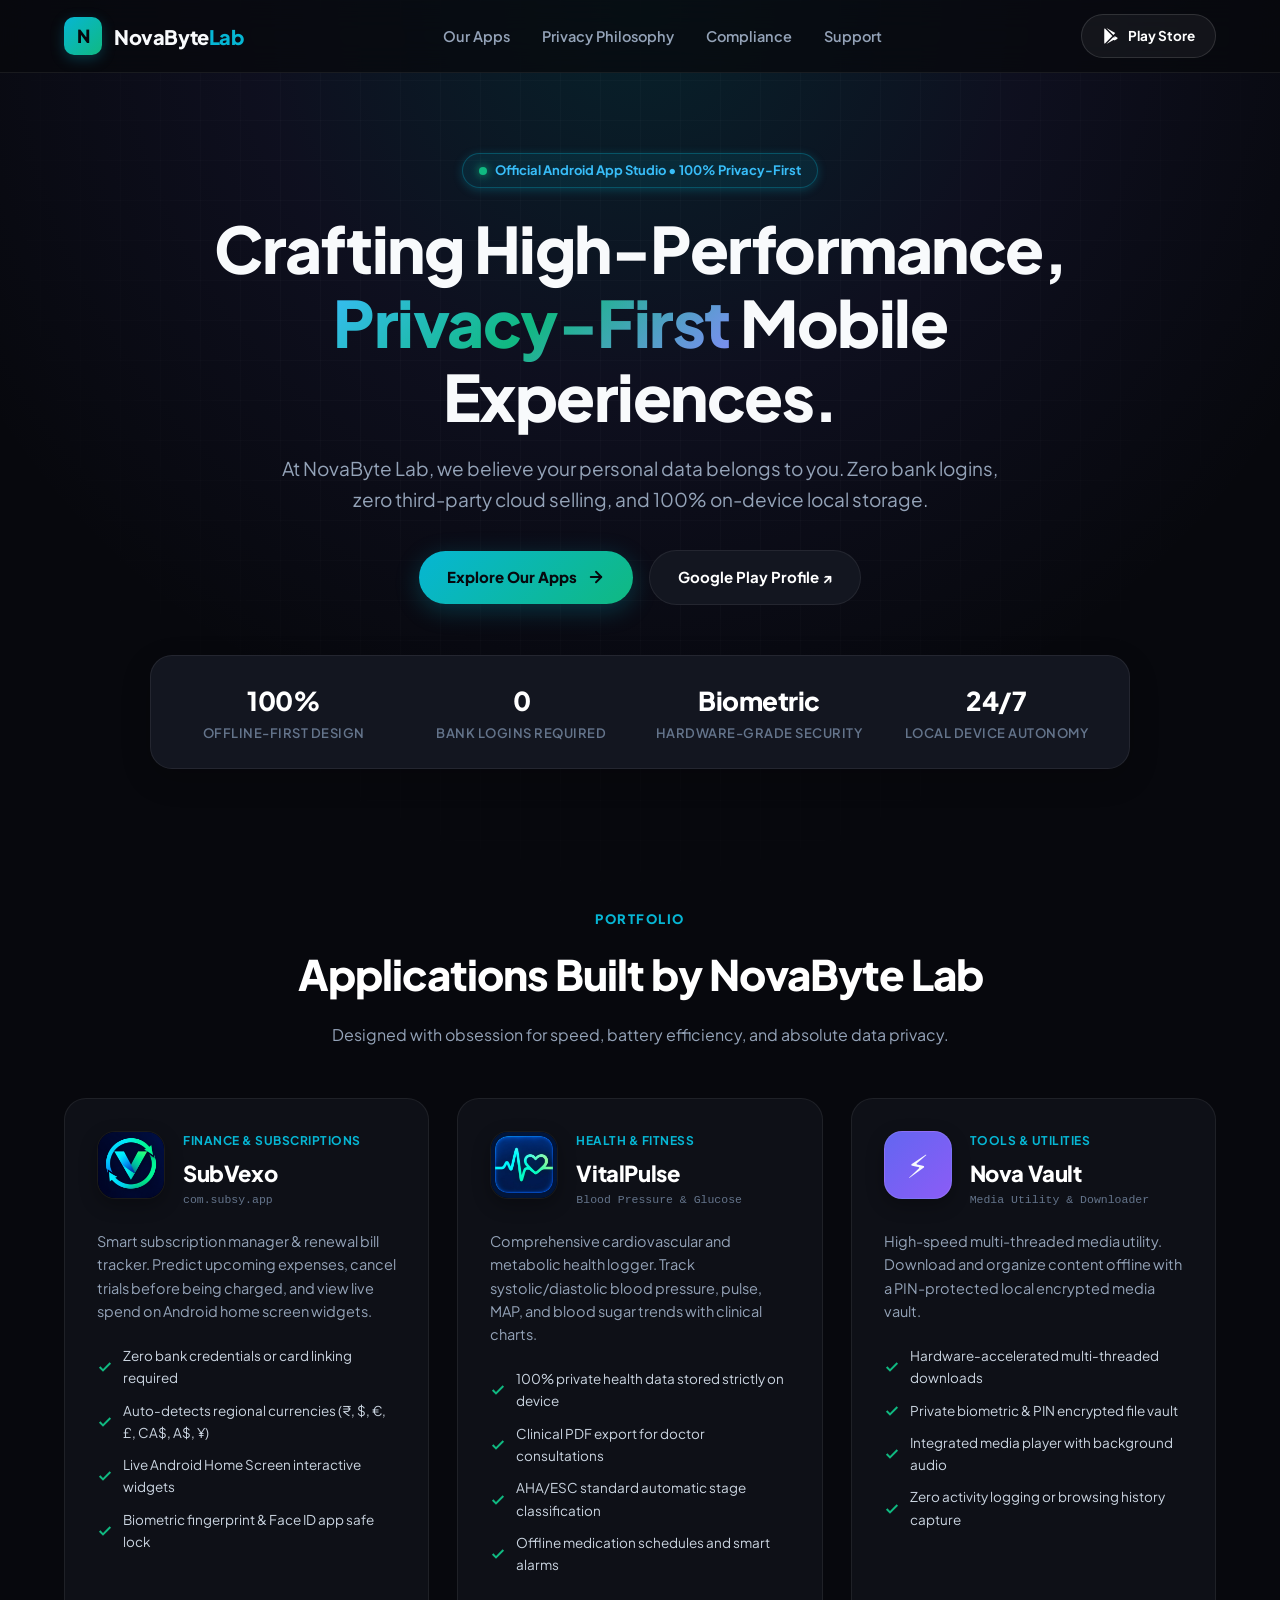
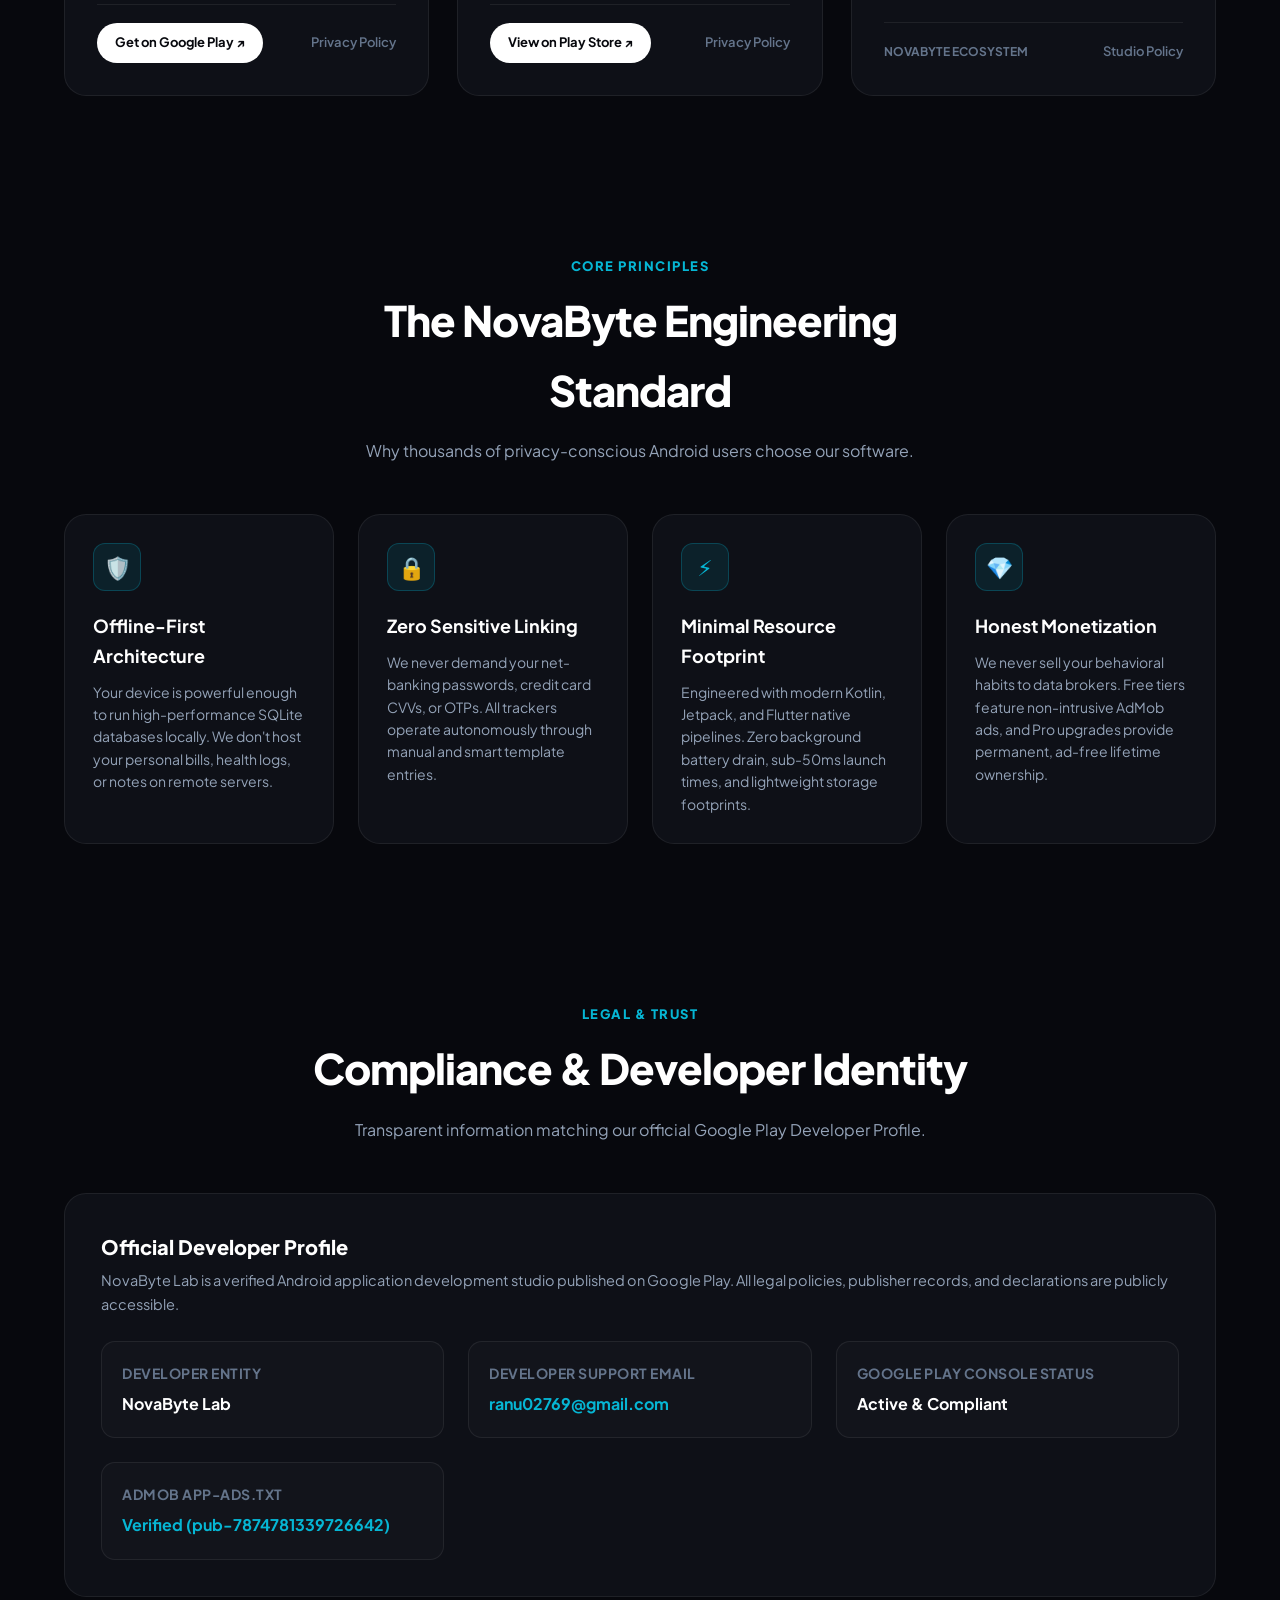
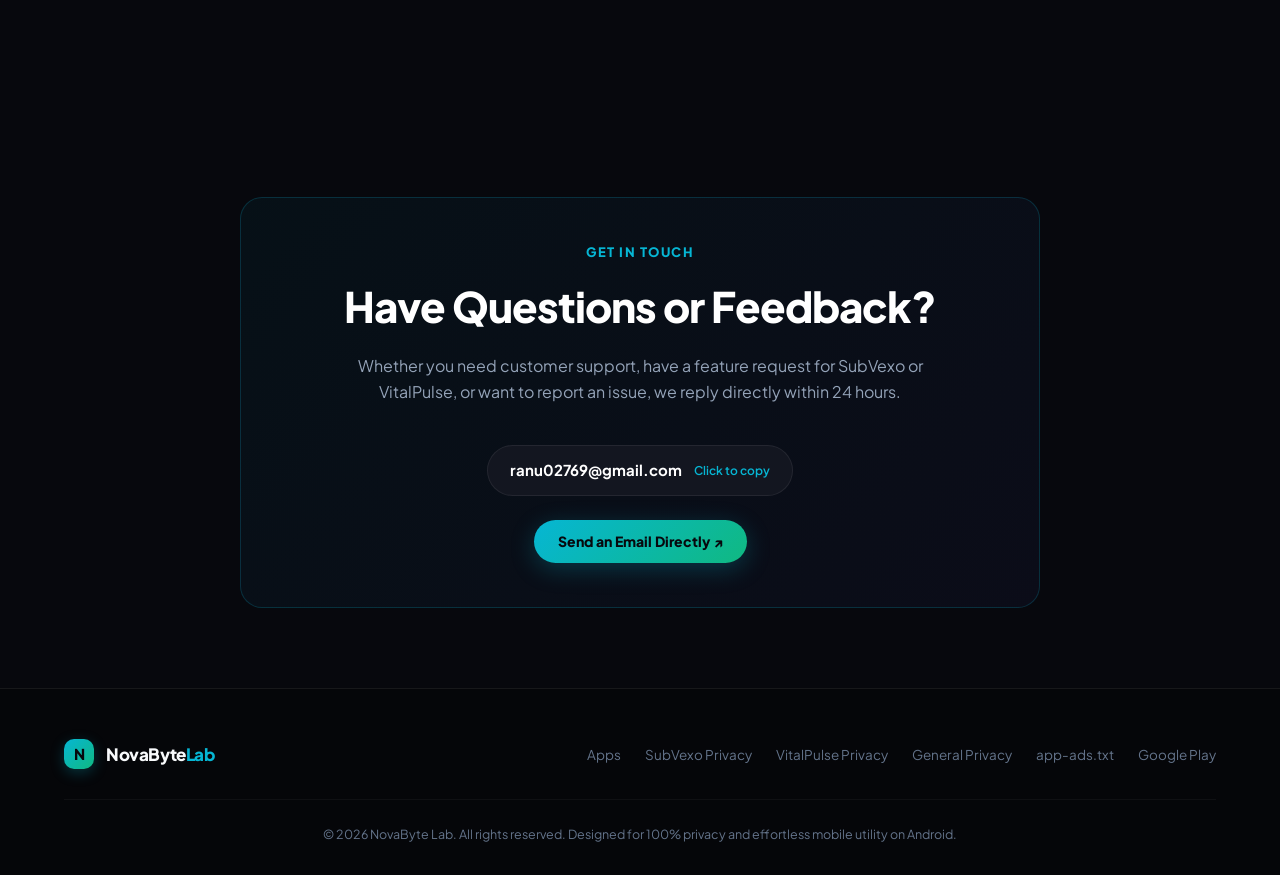
==== index.html @ 8d41100a "Initial launch: NovaByte Lab Studio & Portfolio Website" ====
<!DOCTYPE html>
<html lang="en">
<head>
  <meta charset="UTF-8"/>
  <meta name="viewport" content="width=device-width, initial-scale=1.0"/>
  <title>NovaByte Lab – Privacy-First, High-Performance Android Apps</title>
  <meta name="description" content="Official home of NovaByte Lab. We craft privacy-first, offline-first mobile applications for Android, including SubVexo and VitalPulse."/>
  <meta name="keywords" content="NovaByte Lab, SubVexo, VitalPulse, Android apps, subscription tracker, offline health tracker, privacy first apps"/>
  <meta name="author" content="NovaByte Lab"/>
  <meta name="theme-color" content="#07080d"/>

  <!-- Open Graph / Meta -->
  <meta property="og:type" content="website"/>
  <meta property="og:title" content="NovaByte Lab – Android App Studio"/>
  <meta property="og:description" content="Crafting high-performance, privacy-first mobile apps for Android with zero bank linking and 100% offline data integrity."/>
  
  <!-- Fonts -->
  <link rel="preconnect" href="https://fonts.googleapis.com"/>
  <link rel="preconnect" href="https://fonts.gstatic.com" crossorigin/>
  <link href="https://fonts.googleapis.com/css2?family=Plus+Jakarta+Sans:wght@400;500;600;700;800&display=swap" rel="stylesheet"/>

  <link rel="stylesheet" href="style.css"/>
</head>
<body>
  <div class="bg-grid"></div>

  <!-- ================= Header ================= -->
  <header class="site-header">
    <div class="container">
      <div class="nav-wrapper">
        <a href="index.html" class="brand-logo">
          <div class="brand-icon-box">N</div>
          <div class="brand-text">NovaByte<span>Lab</span></div>
        </a>

        <ul class="nav-links">
          <li><a href="#apps">Our Apps</a></li>
          <li><a href="#philosophy">Privacy Philosophy</a></li>
          <li><a href="#compliance">Compliance</a></li>
          <li><a href="#contact">Support</a></li>
        </ul>

        <div class="nav-actions">
          <a href="https://play.google.com/store/apps/developer?id=NovaByte+Lab" target="_blank" rel="noopener" class="nav-cta-btn">
            <svg width="18" height="18" viewBox="0 0 24 24" fill="currentColor">
              <path d="M3.609 1.814L13.793 12 3.61 22.186c-.37-.323-.61-.798-.61-1.336V3.15c0-.538.24-1.013.61-1.336zM15.207 13.414l2.457 2.457-11.758 6.72 9.301-9.177zm0-2.828L5.906 1.409l11.758 6.72-2.457 2.457zm1.414 1.414l3.536 2.02c.883.505.883 1.331 0 1.836l-3.536 2.02-2.121-2.121 2.121-2.121z"/>
            </svg>
            Play Store
          </a>
          <button class="mobile-toggle" aria-label="Toggle navigation">☰</button>
        </div>
      </div>
    </div>
  </header>

  <main>
    <!-- ================= Hero Section ================= -->
    <section class="hero">
      <div class="container">
        <div class="hero-pill">
          <span class="pulse-dot"></span>
          Official Android App Studio • 100% Privacy-First
        </div>

        <h1 class="hero-title">
          Crafting High-Performance, <span class="gradient-text">Privacy-First</span> Mobile Experiences.
        </h1>

        <p class="hero-subtitle">
          At NovaByte Lab, we believe your personal data belongs to you. Zero bank logins, zero third-party cloud selling, and 100% on-device local storage.
        </p>

        <div class="hero-buttons">
          <a href="#apps" class="btn-primary">
            Explore Our Apps
            <svg width="18" height="18" viewBox="0 0 24 24" fill="none" stroke="currentColor" stroke-width="2.5" stroke-linecap="round" stroke-linejoin="round">
              <line x1="5" y1="12" x2="19" y2="12"></line>
              <polyline points="12 5 19 12 12 19"></polyline>
            </svg>
          </a>
          <a href="https://play.google.com/store/apps/developer?id=NovaByte+Lab" target="_blank" rel="noopener" class="btn-secondary">
            Google Play Profile ↗
          </a>
        </div>

        <div class="trust-bar">
          <div class="stat-item">
            <div class="stat-number">100%</div>
            <div class="stat-label">Offline-First Design</div>
          </div>
          <div class="stat-item">
            <div class="stat-number">0</div>
            <div class="stat-label">Bank Logins Required</div>
          </div>
          <div class="stat-item">
            <div class="stat-number">Biometric</div>
            <div class="stat-label">Hardware-Grade Security</div>
          </div>
          <div class="stat-item">
            <div class="stat-number">24/7</div>
            <div class="stat-label">Local Device Autonomy</div>
          </div>
        </div>
      </div>
    </section>

    <!-- ================= Apps Showcase ================= -->
    <section class="section" id="apps">
      <div class="container">
        <div class="section-head">
          <span class="section-tag">Portfolio</span>
          <h2 class="section-title">Applications Built by NovaByte Lab</h2>
          <p class="section-desc">Designed with obsession for speed, battery efficiency, and absolute data privacy.</p>
        </div>

        <div class="apps-grid">
          <!-- App 1: SubVexo -->
          <div class="app-card">
            <div class="app-header">
              <img src="assets/subvexo_icon.png" alt="SubVexo App Icon" class="app-icon"/>
              <div class="app-meta">
                <div class="app-category">Finance &amp; Subscriptions</div>
                <h3 class="app-title">SubVexo</h3>
                <div class="app-package">com.subsy.app</div>
              </div>
            </div>
            <p class="app-summary">
              Smart subscription manager &amp; renewal bill tracker. Predict upcoming expenses, cancel trials before being charged, and view live spend on Android home screen widgets.
            </p>
            <ul class="app-features">
              <li>
                <svg width="16" height="16" viewBox="0 0 24 24" fill="none" stroke="currentColor" stroke-width="3"><polyline points="20 6 9 17 4 12"/></svg>
                Zero bank credentials or card linking required
              </li>
              <li>
                <svg width="16" height="16" viewBox="0 0 24 24" fill="none" stroke="currentColor" stroke-width="3"><polyline points="20 6 9 17 4 12"/></svg>
                Auto-detects regional currencies (₹, $, €, £, CA$, A$, ¥)
              </li>
              <li>
                <svg width="16" height="16" viewBox="0 0 24 24" fill="none" stroke="currentColor" stroke-width="3"><polyline points="20 6 9 17 4 12"/></svg>
                Live Android Home Screen interactive widgets
              </li>
              <li>
                <svg width="16" height="16" viewBox="0 0 24 24" fill="none" stroke="currentColor" stroke-width="3"><polyline points="20 6 9 17 4 12"/></svg>
                Biometric fingerprint &amp; Face ID app safe lock
              </li>
            </ul>
            <div class="app-actions">
              <a href="https://play.google.com/store/apps/details?id=com.subsy.app" target="_blank" rel="noopener" class="app-play-btn">
                Get on Google Play ↗
              </a>
              <a href="privacy-subvexo.html" class="app-policy-link">Privacy Policy</a>
            </div>
          </div>

          <!-- App 2: VitalPulse -->
          <div class="app-card">
            <div class="app-header">
              <img src="assets/bp_tracker_icon.png" alt="VitalPulse Health Tracker Icon" class="app-icon"/>
              <div class="app-meta">
                <div class="app-category">Health &amp; Fitness</div>
                <h3 class="app-title">VitalPulse</h3>
                <div class="app-package">Blood Pressure &amp; Glucose</div>
              </div>
            </div>
            <p class="app-summary">
              Comprehensive cardiovascular and metabolic health logger. Track systolic/diastolic blood pressure, pulse, MAP, and blood sugar trends with clinical charts.
            </p>
            <ul class="app-features">
              <li>
                <svg width="16" height="16" viewBox="0 0 24 24" fill="none" stroke="currentColor" stroke-width="3"><polyline points="20 6 9 17 4 12"/></svg>
                100% private health data stored strictly on device
              </li>
              <li>
                <svg width="16" height="16" viewBox="0 0 24 24" fill="none" stroke="currentColor" stroke-width="3"><polyline points="20 6 9 17 4 12"/></svg>
                Clinical PDF export for doctor consultations
              </li>
              <li>
                <svg width="16" height="16" viewBox="0 0 24 24" fill="none" stroke="currentColor" stroke-width="3"><polyline points="20 6 9 17 4 12"/></svg>
                AHA/ESC standard automatic stage classification
              </li>
              <li>
                <svg width="16" height="16" viewBox="0 0 24 24" fill="none" stroke="currentColor" stroke-width="3"><polyline points="20 6 9 17 4 12"/></svg>
                Offline medication schedules and smart alarms
              </li>
            </ul>
            <div class="app-actions">
              <a href="https://play.google.com/store/apps/developer?id=NovaByte+Lab" target="_blank" rel="noopener" class="app-play-btn">
                View on Play Store ↗
              </a>
              <a href="privacy-vitalpulse.html" class="app-policy-link">Privacy Policy</a>
            </div>
          </div>

          <!-- App 3: Nova Media Vault -->
          <div class="app-card">
            <div class="app-header">
              <div class="app-icon" style="display:flex;align-items:center;justify-content:center;background:linear-gradient(135deg,#6366f1,#8b5cf6);font-size:32px;">⚡</div>
              <div class="app-meta">
                <div class="app-category">Tools &amp; Utilities</div>
                <h3 class="app-title">Nova Vault</h3>
                <div class="app-package">Media Utility &amp; Downloader</div>
              </div>
            </div>
            <p class="app-summary">
              High-speed multi-threaded media utility. Download and organize content offline with a PIN-protected local encrypted media vault.
            </p>
            <ul class="app-features">
              <li>
                <svg width="16" height="16" viewBox="0 0 24 24" fill="none" stroke="currentColor" stroke-width="3"><polyline points="20 6 9 17 4 12"/></svg>
                Hardware-accelerated multi-threaded downloads
              </li>
              <li>
                <svg width="16" height="16" viewBox="0 0 24 24" fill="none" stroke="currentColor" stroke-width="3"><polyline points="20 6 9 17 4 12"/></svg>
                Private biometric &amp; PIN encrypted file vault
              </li>
              <li>
                <svg width="16" height="16" viewBox="0 0 24 24" fill="none" stroke="currentColor" stroke-width="3"><polyline points="20 6 9 17 4 12"/></svg>
                Integrated media player with background audio
              </li>
              <li>
                <svg width="16" height="16" viewBox="0 0 24 24" fill="none" stroke="currentColor" stroke-width="3"><polyline points="20 6 9 17 4 12"/></svg>
                Zero activity logging or browsing history capture
              </li>
            </ul>
            <div class="app-actions">
              <span style="font-size:12px;font-weight:700;color:var(--text-muted);text-transform:uppercase;">NovaByte Ecosystem</span>
              <a href="privacy.html" class="app-policy-link">Studio Policy</a>
            </div>
          </div>
        </div>
      </div>
    </section>

    <!-- ================= Philosophy & Pillars ================= -->
    <section class="section" id="philosophy">
      <div class="container">
        <div class="section-head">
          <span class="section-tag">Core Principles</span>
          <h2 class="section-title">The NovaByte Engineering Standard</h2>
          <p class="section-desc">Why thousands of privacy-conscious Android users choose our software.</p>
        </div>

        <div class="pillars-grid">
          <div class="pillar-card">
            <div class="pillar-icon-box">🛡️</div>
            <h3 class="pillar-title">Offline-First Architecture</h3>
            <p class="pillar-desc">
              Your device is powerful enough to run high-performance SQLite databases locally. We don't host your personal bills, health logs, or notes on remote servers.
            </p>
          </div>

          <div class="pillar-card">
            <div class="pillar-icon-box">🔒</div>
            <h3 class="pillar-title">Zero Sensitive Linking</h3>
            <p class="pillar-desc">
              We never demand your net-banking passwords, credit card CVVs, or OTPs. All trackers operate autonomously through manual and smart template entries.
            </p>
          </div>

          <div class="pillar-card">
            <div class="pillar-icon-box">⚡</div>
            <h3 class="pillar-title">Minimal Resource Footprint</h3>
            <p class="pillar-desc">
              Engineered with modern Kotlin, Jetpack, and Flutter native pipelines. Zero background battery drain, sub-50ms launch times, and lightweight storage footprints.
            </p>
          </div>

          <div class="pillar-card">
            <div class="pillar-icon-box">💎</div>
            <h3 class="pillar-title">Honest Monetization</h3>
            <p class="pillar-desc">
              We never sell your behavioral habits to data brokers. Free tiers feature non-intrusive AdMob ads, and Pro upgrades provide permanent, ad-free lifetime ownership.
            </p>
          </div>
        </div>
      </div>
    </section>

    <!-- ================= Developer & Compliance Hub ================= -->
    <section class="section" id="compliance">
      <div class="container">
        <div class="section-head">
          <span class="section-tag">Legal &amp; Trust</span>
          <h2 class="section-title">Compliance &amp; Developer Identity</h2>
          <p class="section-desc">Transparent information matching our official Google Play Developer Profile.</p>
        </div>

        <div class="compliance-box">
          <h3 style="font-size:20px;font-weight:800;color:#fff;margin-bottom:6px;">Official Developer Profile</h3>
          <p style="color:var(--text-secondary);font-size:14.5px;">
            NovaByte Lab is a verified Android application development studio published on Google Play. All legal policies, publisher records, and declarations are publicly accessible.
          </p>

          <div class="compliance-grid">
            <div class="compliance-item">
              <h4>Developer Entity</h4>
              <p>NovaByte Lab</p>
            </div>
            <div class="compliance-item">
              <h4>Developer Support Email</h4>
              <p><a href="mailto:ranu02769@gmail.com" style="color:var(--cyan);text-decoration:none;">ranu02769@gmail.com</a></p>
            </div>
            <div class="compliance-item">
              <h4>Google Play Console Status</h4>
              <p>Active &amp; Compliant</p>
            </div>
            <div class="compliance-item">
              <h4>AdMob app-ads.txt</h4>
              <p><a href="app-ads.txt" target="_blank" style="color:var(--cyan);text-decoration:none;">Verified (pub-7874781339726642)</a></p>
            </div>
          </div>
        </div>
      </div>
    </section>

    <!-- ================= Contact Section ================= -->
    <section class="section" id="contact">
      <div class="container">
        <div class="contact-card">
          <span class="section-tag">Get in Touch</span>
          <h2 class="section-title" style="margin-bottom:12px;">Have Questions or Feedback?</h2>
          <p class="section-desc" style="max-width:600px;margin:0 auto 20px;">
            Whether you need customer support, have a feature request for SubVexo or VitalPulse, or want to report an issue, we reply directly within 24 hours.
          </p>

          <div class="email-copy-badge" data-email="ranu02769@gmail.com" title="Click to copy email">
            <span class="email-text">ranu02769@gmail.com</span>
            <span class="copy-hint">Click to copy</span>
          </div>

          <div style="margin-top:24px;">
            <a href="mailto:ranu02769@gmail.com" class="btn-primary" style="padding:10px 24px;font-size:14px;">
              Send an Email Directly ↗
            </a>
          </div>
        </div>
      </div>
    </section>
  </main>

  <!-- ================= Footer ================= -->
  <footer class="site-footer">
    <div class="container">
      <div class="footer-top">
        <div class="brand-logo">
          <div class="brand-icon-box" style="width:30px;height:30px;font-size:15px;">N</div>
          <div class="brand-text" style="font-size:17px;">NovaByte<span>Lab</span></div>
        </div>

        <ul class="footer-nav">
          <li><a href="#apps">Apps</a></li>
          <li><a href="privacy-subvexo.html">SubVexo Privacy</a></li>
          <li><a href="privacy-vitalpulse.html">VitalPulse Privacy</a></li>
          <li><a href="privacy.html">General Privacy</a></li>
          <li><a href="app-ads.txt">app-ads.txt</a></li>
          <li><a href="https://play.google.com/store/apps/developer?id=NovaByte+Lab" target="_blank" rel="noopener">Google Play</a></li>
        </ul>
      </div>

      <div class="footer-bottom">
        © <span id="current-year">2026</span> NovaByte Lab. All rights reserved. Designed for 100% privacy and effortless mobile utility on Android.
      </div>
    </div>
  </footer>

  <script src="script.js"></script>
</body>
</html>
---- style.css ----
/* ==========================================================================
   NovaByte Lab - Official Studio & Portfolio Stylesheet
   Ultra-Pro Dark Theme Design System (2026 Edition)
   ========================================================================== */

:root {
  --bg-main: #07080d;
  --bg-surface: #0e1017;
  --bg-card: #131620;
  --bg-card-hover: #191d2b;
  --border-subtle: rgba(255, 255, 255, 0.07);
  --border-focus: rgba(6, 182, 212, 0.5);
  
  --text-primary: #f8fafc;
  --text-secondary: #94a3b8;
  --text-muted: #64748b;
  
  --cyan: #06b6d4;
  --cyan-glow: rgba(6, 182, 212, 0.25);
  --emerald: #10b981;
  --emerald-glow: rgba(16, 185, 129, 0.25);
  --indigo: #6366f1;
  --indigo-glow: rgba(99, 102, 241, 0.25);

  --gradient-brand: linear-gradient(135deg, #06b6d4 0%, #10b981 100%);
  --gradient-card: linear-gradient(180deg, rgba(255, 255, 255, 0.03) 0%, rgba(255, 255, 255, 0) 100%);
  --gradient-hero: radial-gradient(circle at 50% 0%, rgba(6, 182, 212, 0.15) 0%, rgba(99, 102, 241, 0.08) 35%, transparent 70%);

  --radius-sm: 8px;
  --radius-md: 14px;
  --radius-lg: 22px;
  --radius-full: 9999px;

  --transition-fast: 0.2s cubic-bezier(0.4, 0, 0.2, 1);
  --transition-normal: 0.3s cubic-bezier(0.4, 0, 0.2, 1);
}

*, *::before, *::after {
  box-sizing: border-box;
  margin: 0;
  padding: 0;
}

html {
  scroll-behavior: smooth;
  color-scheme: dark;
}

body {
  background-color: var(--bg-main);
  color: var(--text-primary);
  font-family: 'Plus Jakarta Sans', system-ui, -apple-system, sans-serif;
  line-height: 1.65;
  overflow-x: hidden;
  background-image: var(--gradient-hero);
  background-repeat: no-repeat;
  background-size: 100% 900px;
}

/* Background Subtle Grid */
.bg-grid {
  position: absolute;
  top: 0;
  left: 0;
  width: 100%;
  height: 900px;
  background-image: 
    linear-gradient(to right, rgba(255, 255, 255, 0.02) 1px, transparent 1px),
    linear-gradient(to bottom, rgba(255, 255, 255, 0.02) 1px, transparent 1px);
  background-size: 40px 40px;
  mask-image: radial-gradient(ellipse at 50% 20%, black 40%, transparent 80%);
  pointer-events: none;
  z-index: 0;
}

.container {
  width: 100%;
  max-width: 1200px;
  margin: 0 auto;
  padding: 0 24px;
  position: relative;
  z-index: 1;
}

/* ==========================================================================
   Header & Navbar
   ========================================================================== */
header.site-header {
  position: sticky;
  top: 0;
  z-index: 100;
  backdrop-filter: blur(16px);
  -webkit-backdrop-filter: blur(16px);
  background: rgba(7, 8, 13, 0.75);
  border-bottom: 1px solid var(--border-subtle);
  transition: var(--transition-normal);
}

.nav-wrapper {
  display: flex;
  align-items: center;
  justify-content: space-between;
  height: 72px;
}

.brand-logo {
  display: flex;
  align-items: center;
  gap: 12px;
  text-decoration: none;
  color: var(--text-primary);
  font-weight: 800;
  font-size: 20px;
  letter-spacing: -0.4px;
}

.brand-icon-box {
  width: 38px;
  height: 38px;
  border-radius: 10px;
  background: var(--gradient-brand);
  display: flex;
  align-items: center;
  justify-content: center;
  color: #07080d;
  font-weight: 900;
  font-size: 18px;
  box-shadow: 0 4px 14px var(--cyan-glow);
}

.brand-text span {
  color: var(--cyan);
}

.nav-links {
  display: flex;
  align-items: center;
  gap: 32px;
  list-style: none;
}

.nav-links a {
  color: var(--text-secondary);
  text-decoration: none;
  font-size: 14.5px;
  font-weight: 600;
  transition: var(--transition-fast);
}

.nav-links a:hover {
  color: var(--text-primary);
}

.nav-cta-btn {
  display: inline-flex;
  align-items: center;
  gap: 8px;
  padding: 10px 20px;
  background: rgba(255, 255, 255, 0.05);
  border: 1px solid rgba(255, 255, 255, 0.12);
  color: #fff;
  border-radius: var(--radius-full);
  text-decoration: none;
  font-size: 13.5px;
  font-weight: 700;
  transition: var(--transition-normal);
}

.nav-cta-btn:hover {
  background: #fff;
  color: #07080d;
  border-color: #fff;
  transform: translateY(-1px);
  box-shadow: 0 6px 20px rgba(255, 255, 255, 0.15);
}

/* Mobile Hamburger */
.mobile-toggle {
  display: none;
  background: none;
  border: none;
  color: var(--text-primary);
  font-size: 24px;
  cursor: pointer;
}

/* ==========================================================================
   Hero Section
   ========================================================================== */
.hero {
  padding: 80px 0 60px;
  text-align: center;
  position: relative;
}

.hero-pill {
  display: inline-flex;
  align-items: center;
  gap: 8px;
  padding: 6px 16px;
  background: rgba(6, 182, 212, 0.1);
  border: 1px solid rgba(6, 182, 212, 0.3);
  border-radius: var(--radius-full);
  color: #38bdf8;
  font-size: 13px;
  font-weight: 700;
  margin-bottom: 24px;
  box-shadow: 0 2px 10px var(--cyan-glow);
}

.hero-pill span.pulse-dot {
  width: 8px;
  height: 8px;
  border-radius: 50%;
  background: #10b981;
  box-shadow: 0 0 10px #10b981;
}

.hero-title {
  font-size: clamp(36px, 6vw, 64px);
  font-weight: 800;
  line-height: 1.15;
  letter-spacing: -1.5px;
  margin-bottom: 20px;
  max-width: 900px;
  margin-left: auto;
  margin-right: auto;
}

.gradient-text {
  background: linear-gradient(135deg, #38bdf8 0%, #10b981 50%, #818cf8 100%);
  -webkit-background-clip: text;
  -webkit-text-fill-color: transparent;
}

.hero-subtitle {
  font-size: clamp(16px, 2.2vw, 19px);
  color: var(--text-secondary);
  max-width: 720px;
  margin: 0 auto 36px;
  line-height: 1.6;
}

.hero-buttons {
  display: flex;
  align-items: center;
  justify-content: center;
  gap: 16px;
  flex-wrap: wrap;
  margin-bottom: 50px;
}

.btn-primary {
  display: inline-flex;
  align-items: center;
  gap: 10px;
  padding: 14px 28px;
  background: var(--gradient-brand);
  color: #07080d;
  font-weight: 800;
  font-size: 15px;
  border-radius: var(--radius-full);
  text-decoration: none;
  box-shadow: 0 6px 24px var(--cyan-glow);
  transition: var(--transition-normal);
}

.btn-primary:hover {
  transform: translateY(-2px);
  box-shadow: 0 10px 30px rgba(6, 182, 212, 0.4);
}

.btn-secondary {
  display: inline-flex;
  align-items: center;
  gap: 10px;
  padding: 14px 28px;
  background: var(--bg-card);
  color: #fff;
  font-weight: 700;
  font-size: 15px;
  border: 1px solid var(--border-subtle);
  border-radius: var(--radius-full);
  text-decoration: none;
  transition: var(--transition-normal);
}

.btn-secondary:hover {
  background: var(--bg-card-hover);
  border-color: rgba(255, 255, 255, 0.2);
  transform: translateY(-2px);
}

/* Trust Stats Bar */
.trust-bar {
  display: grid;
  grid-template-columns: repeat(auto-fit, minmax(200px, 1fr));
  gap: 20px;
  max-width: 980px;
  margin: 0 auto;
  padding: 24px;
  background: var(--bg-card);
  border: 1px solid var(--border-subtle);
  border-radius: var(--radius-lg);
  box-shadow: 0 10px 30px rgba(0, 0, 0, 0.2);
}

.stat-item {
  text-align: center;
}

.stat-number {
  font-size: 26px;
  font-weight: 800;
  color: #fff;
  letter-spacing: -0.5px;
}

.stat-label {
  font-size: 13px;
  color: var(--text-muted);
  font-weight: 600;
  text-transform: uppercase;
  letter-spacing: 0.5px;
}

/* ==========================================================================
   Section Headers
   ========================================================================== */
.section {
  padding: 80px 0;
}

.section-head {
  text-align: center;
  max-width: 700px;
  margin: 0 auto 50px;
}

.section-tag {
  color: var(--cyan);
  font-size: 13px;
  font-weight: 800;
  text-transform: uppercase;
  letter-spacing: 1.5px;
  margin-bottom: 8px;
  display: block;
}

.section-title {
  font-size: clamp(28px, 4vw, 42px);
  font-weight: 800;
  letter-spacing: -1px;
  color: #fff;
  margin-bottom: 14px;
}

.section-desc {
  font-size: 16px;
  color: var(--text-secondary);
}

/* ==========================================================================
   Apps Showcase Grid
   ========================================================================== */
.apps-grid {
  display: grid;
  grid-template-columns: repeat(auto-fit, minmax(320px, 1fr));
  gap: 28px;
}

.app-card {
  background: var(--bg-surface);
  border: 1px solid var(--border-subtle);
  border-radius: var(--radius-lg);
  padding: 32px;
  position: relative;
  overflow: hidden;
  transition: var(--transition-normal);
  display: flex;
  flex-direction: column;
}

.app-card::before {
  content: '';
  position: absolute;
  top: 0;
  left: 0;
  right: 0;
  height: 3px;
  background: var(--gradient-brand);
  opacity: 0;
  transition: var(--transition-normal);
}

.app-card:hover {
  transform: translateY(-4px);
  border-color: rgba(6, 182, 212, 0.35);
  box-shadow: 0 16px 40px rgba(0, 0, 0, 0.4), 0 0 20px var(--cyan-glow);
}

.app-card:hover::before {
  opacity: 1;
}

.app-header {
  display: flex;
  align-items: flex-start;
  gap: 18px;
  margin-bottom: 20px;
}

.app-icon {
  width: 68px;
  height: 68px;
  border-radius: 18px;
  object-fit: cover;
  box-shadow: 0 6px 18px rgba(0, 0, 0, 0.3);
  border: 1px solid rgba(255, 255, 255, 0.1);
  background: #000;
}

.app-meta {
  flex: 1;
}

.app-category {
  font-size: 12px;
  font-weight: 700;
  color: var(--cyan);
  text-transform: uppercase;
  letter-spacing: 0.5px;
  margin-bottom: 4px;
}

.app-title {
  font-size: 22px;
  font-weight: 800;
  color: #fff;
  letter-spacing: -0.4px;
}

.app-package {
  font-size: 11.5px;
  font-family: ui-monospace, SFMono-Regular, Consolas, monospace;
  color: var(--text-muted);
}

.app-summary {
  font-size: 14.5px;
  color: var(--text-secondary);
  margin-bottom: 22px;
  line-height: 1.6;
}

.app-features {
  list-style: none;
  margin-bottom: 28px;
  display: flex;
  flex-direction: column;
  gap: 10px;
}

.app-features li {
  display: flex;
  align-items: center;
  gap: 10px;
  font-size: 13.5px;
  color: #cbd5e1;
}

.app-features li svg {
  color: var(--emerald);
  flex-shrink: 0;
}

.app-actions {
  margin-top: auto;
  display: flex;
  align-items: center;
  justify-content: space-between;
  gap: 12px;
  padding-top: 18px;
  border-top: 1px solid var(--border-subtle);
}

.app-play-btn {
  display: inline-flex;
  align-items: center;
  gap: 8px;
  background: #fff;
  color: #07080d;
  padding: 9px 18px;
  border-radius: var(--radius-full);
  font-size: 13px;
  font-weight: 700;
  text-decoration: none;
  transition: var(--transition-fast);
}

.app-play-btn:hover {
  background: var(--cyan);
  color: #07080d;
}

.app-policy-link {
  font-size: 13px;
  font-weight: 600;
  color: var(--text-muted);
  text-decoration: none;
  transition: var(--transition-fast);
}

.app-policy-link:hover {
  color: var(--cyan);
  text-decoration: underline;
}

/* ==========================================================================
   Philosophy & Pillars
   ========================================================================== */
.pillars-grid {
  display: grid;
  grid-template-columns: repeat(auto-fit, minmax(260px, 1fr));
  gap: 24px;
}

.pillar-card {
  background: var(--bg-surface);
  border: 1px solid var(--border-subtle);
  border-radius: var(--radius-lg);
  padding: 28px;
  transition: var(--transition-normal);
}

.pillar-card:hover {
  border-color: rgba(6, 182, 212, 0.3);
  transform: translateY(-2px);
}

.pillar-icon-box {
  width: 48px;
  height: 48px;
  border-radius: 12px;
  background: rgba(6, 182, 212, 0.1);
  border: 1px solid rgba(6, 182, 212, 0.25);
  display: flex;
  align-items: center;
  justify-content: center;
  color: var(--cyan);
  font-size: 22px;
  margin-bottom: 20px;
}

.pillar-title {
  font-size: 18px;
  font-weight: 700;
  color: #fff;
  margin-bottom: 10px;
}

.pillar-desc {
  font-size: 14px;
  color: var(--text-secondary);
  line-height: 1.6;
}

/* ==========================================================================
   Compliance & Developer Identity Box
   ========================================================================== */
.compliance-box {
  background: var(--bg-surface);
  border: 1px solid var(--border-subtle);
  border-radius: var(--radius-lg);
  padding: 36px;
  margin-bottom: 40px;
}

.compliance-grid {
  display: grid;
  grid-template-columns: repeat(auto-fit, minmax(280px, 1fr));
  gap: 24px;
  margin-top: 24px;
}

.compliance-item {
  background: rgba(255, 255, 255, 0.02);
  border: 1px solid var(--border-subtle);
  border-radius: var(--radius-md);
  padding: 20px;
}

.compliance-item h4 {
  font-size: 14px;
  color: var(--text-muted);
  text-transform: uppercase;
  margin-bottom: 6px;
  letter-spacing: 0.5px;
}

.compliance-item p {
  font-size: 16px;
  font-weight: 700;
  color: #fff;
}

.compliance-item code {
  font-family: ui-monospace, SFMono-Regular, Consolas, monospace;
  color: var(--cyan);
}

/* ==========================================================================
   Contact Section
   ========================================================================== */
.contact-card {
  background: linear-gradient(135deg, rgba(6, 182, 212, 0.05) 0%, rgba(99, 102, 241, 0.05) 100%);
  border: 1px solid rgba(6, 182, 212, 0.2);
  border-radius: var(--radius-lg);
  padding: 44px 32px;
  text-align: center;
  max-width: 800px;
  margin: 0 auto;
}

.email-copy-badge {
  display: inline-flex;
  align-items: center;
  gap: 12px;
  background: var(--bg-card);
  border: 1px solid var(--border-subtle);
  padding: 12px 22px;
  border-radius: var(--radius-full);
  margin-top: 20px;
  cursor: pointer;
  transition: var(--transition-fast);
}

.email-copy-badge:hover {
  border-color: var(--cyan);
  box-shadow: 0 4px 16px var(--cyan-glow);
}

.email-copy-badge span.email-text {
  font-size: 15px;
  font-weight: 700;
  color: #fff;
}

.email-copy-badge span.copy-hint {
  font-size: 12px;
  color: var(--cyan);
  font-weight: 600;
}

/* ==========================================================================
   Footer
   ========================================================================== */
footer.site-footer {
  border-top: 1px solid var(--border-subtle);
  padding: 50px 0 30px;
  background: #050609;
}

.footer-top {
  display: flex;
  justify-content: space-between;
  align-items: center;
  flex-wrap: wrap;
  gap: 20px;
  margin-bottom: 30px;
}

.footer-nav {
  display: flex;
  gap: 24px;
  flex-wrap: wrap;
  list-style: none;
}

.footer-nav a {
  color: var(--text-muted);
  text-decoration: none;
  font-size: 13.5px;
  transition: var(--transition-fast);
}

.footer-nav a:hover {
  color: var(--text-primary);
}

.footer-bottom {
  text-align: center;
  font-size: 12.5px;
  color: var(--text-muted);
  border-top: 1px solid rgba(255, 255, 255, 0.04);
  padding-top: 24px;
}

/* ==========================================================================
   Responsive Breakpoints
   ========================================================================== */
@media (max-width: 860px) {
  .nav-links {
    display: none;
  }
  .mobile-toggle {
    display: block;
  }
  .mobile-menu-active .nav-links {
    display: flex;
    flex-direction: column;
    position: absolute;
    top: 72px;
    left: 0;
    right: 0;
    background: var(--bg-surface);
    padding: 24px;
    border-bottom: 1px solid var(--border-subtle);
    gap: 18px;
  }
  .hero-title {
    font-size: 38px;
  }
}
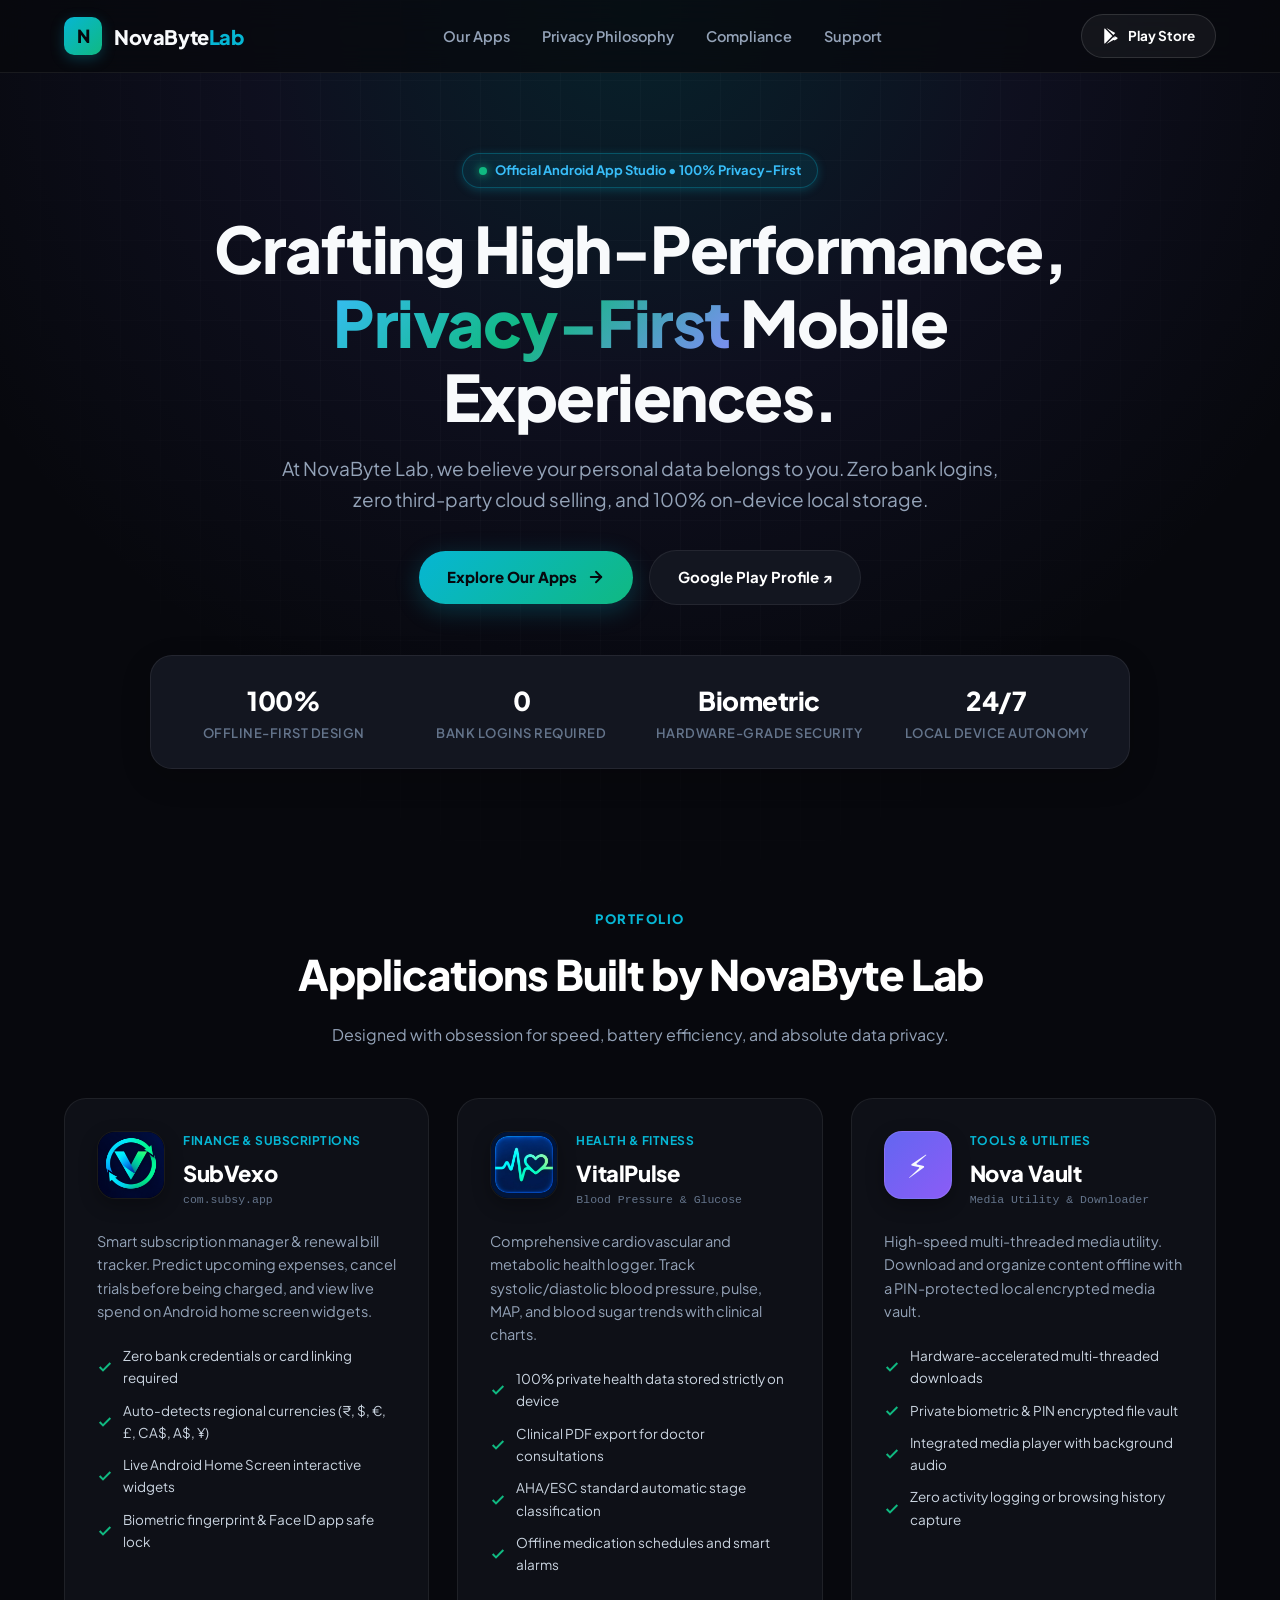
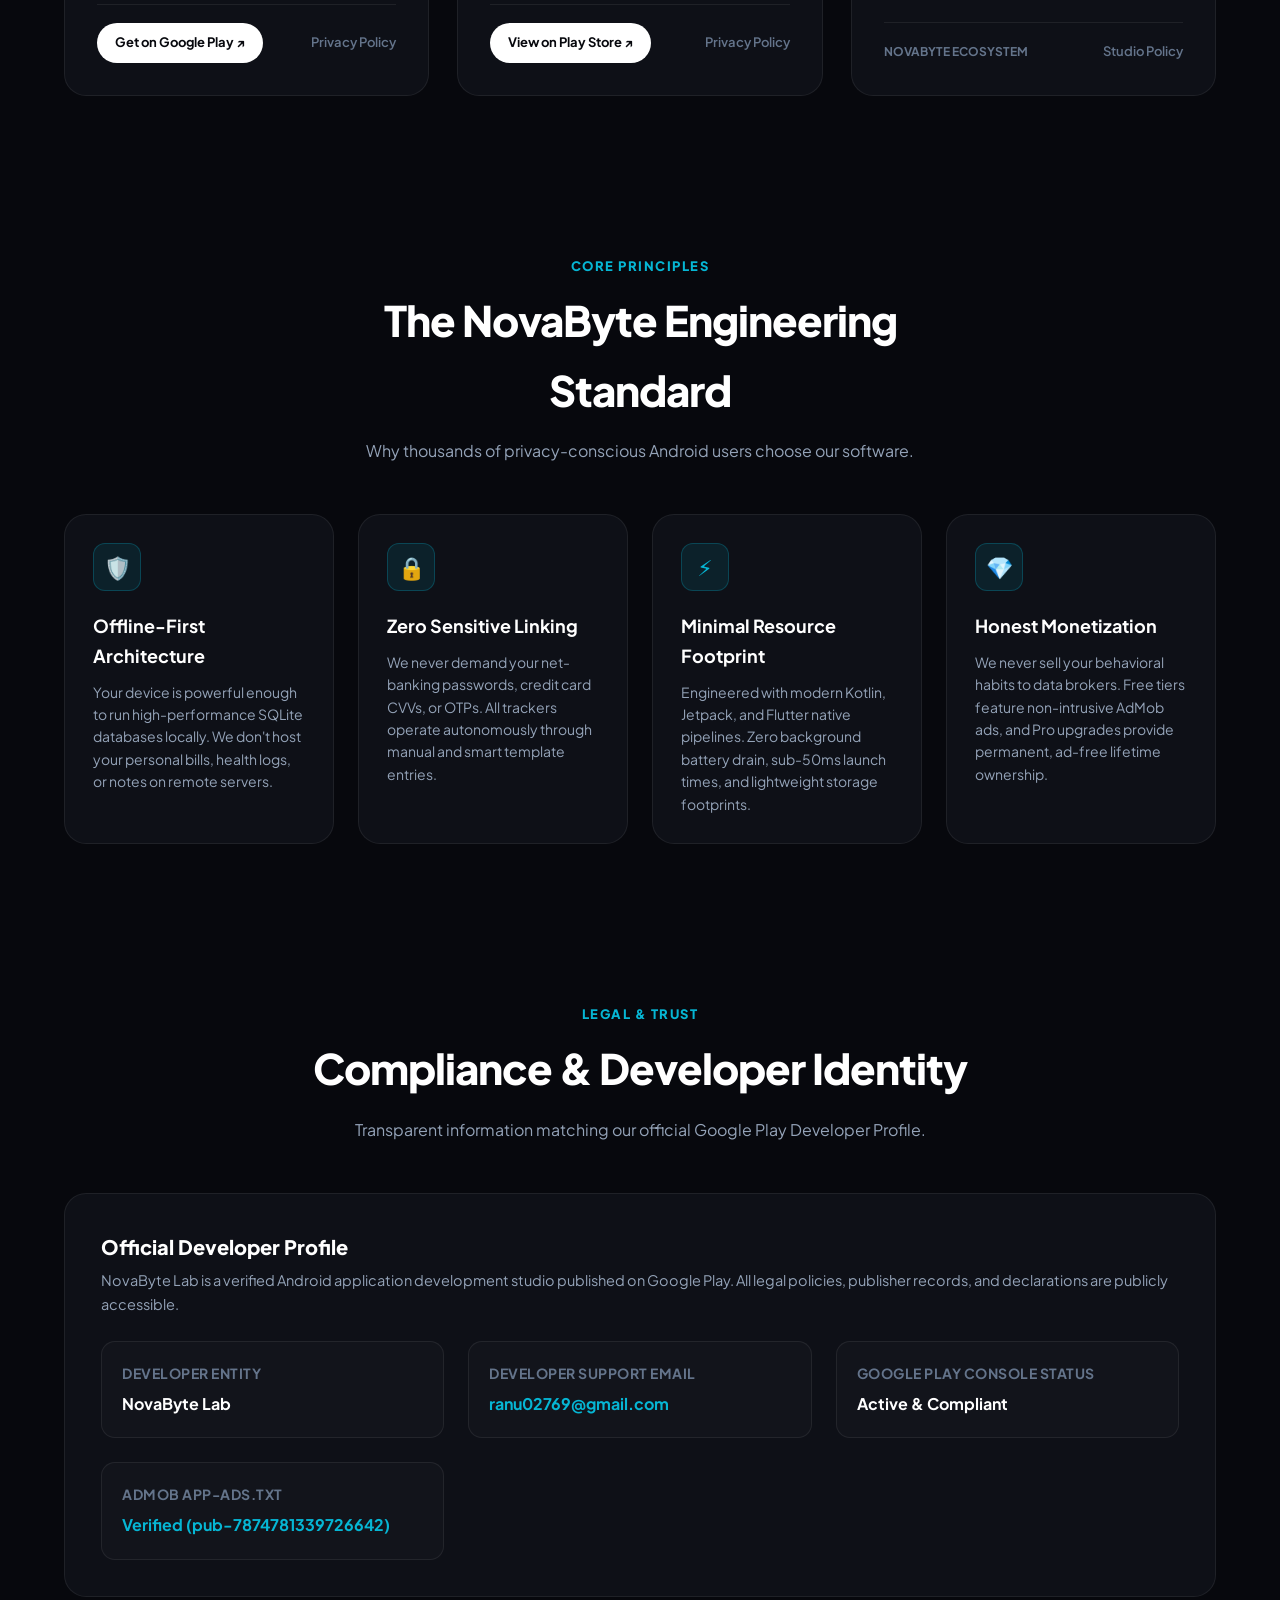
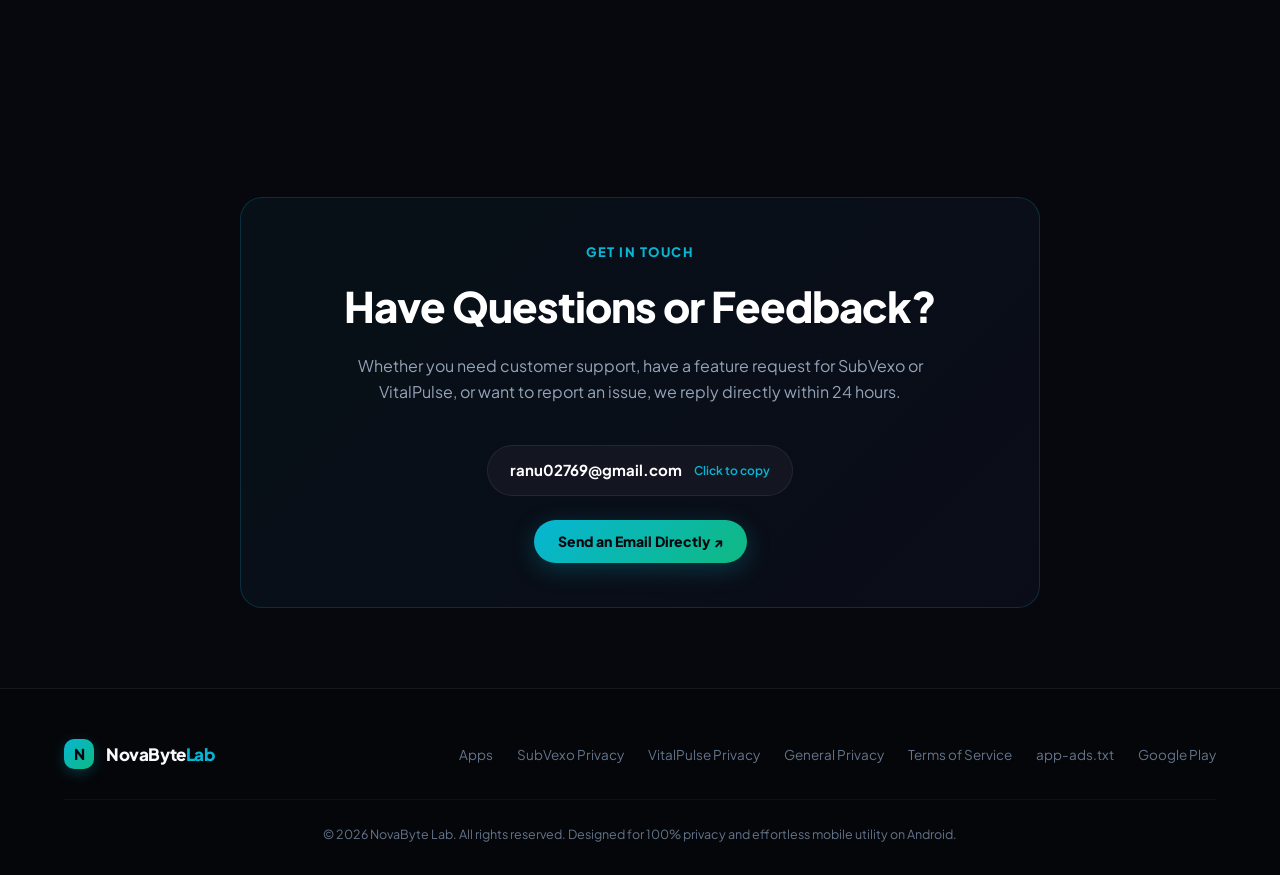
==== commit f45c5ab0: "Add Terms of Service and update footer links" ====
--- a/index.html
+++ b/index.html
@@ -353,6 +353,7 @@
           <li><a href="privacy-subvexo.html">SubVexo Privacy</a></li>
           <li><a href="privacy-vitalpulse.html">VitalPulse Privacy</a></li>
           <li><a href="privacy.html">General Privacy</a></li>
+          <li><a href="terms.html">Terms of Service</a></li>
           <li><a href="app-ads.txt">app-ads.txt</a></li>
           <li><a href="https://play.google.com/store/apps/developer?id=NovaByte+Lab" target="_blank" rel="noopener">Google Play</a></li>
         </ul>
